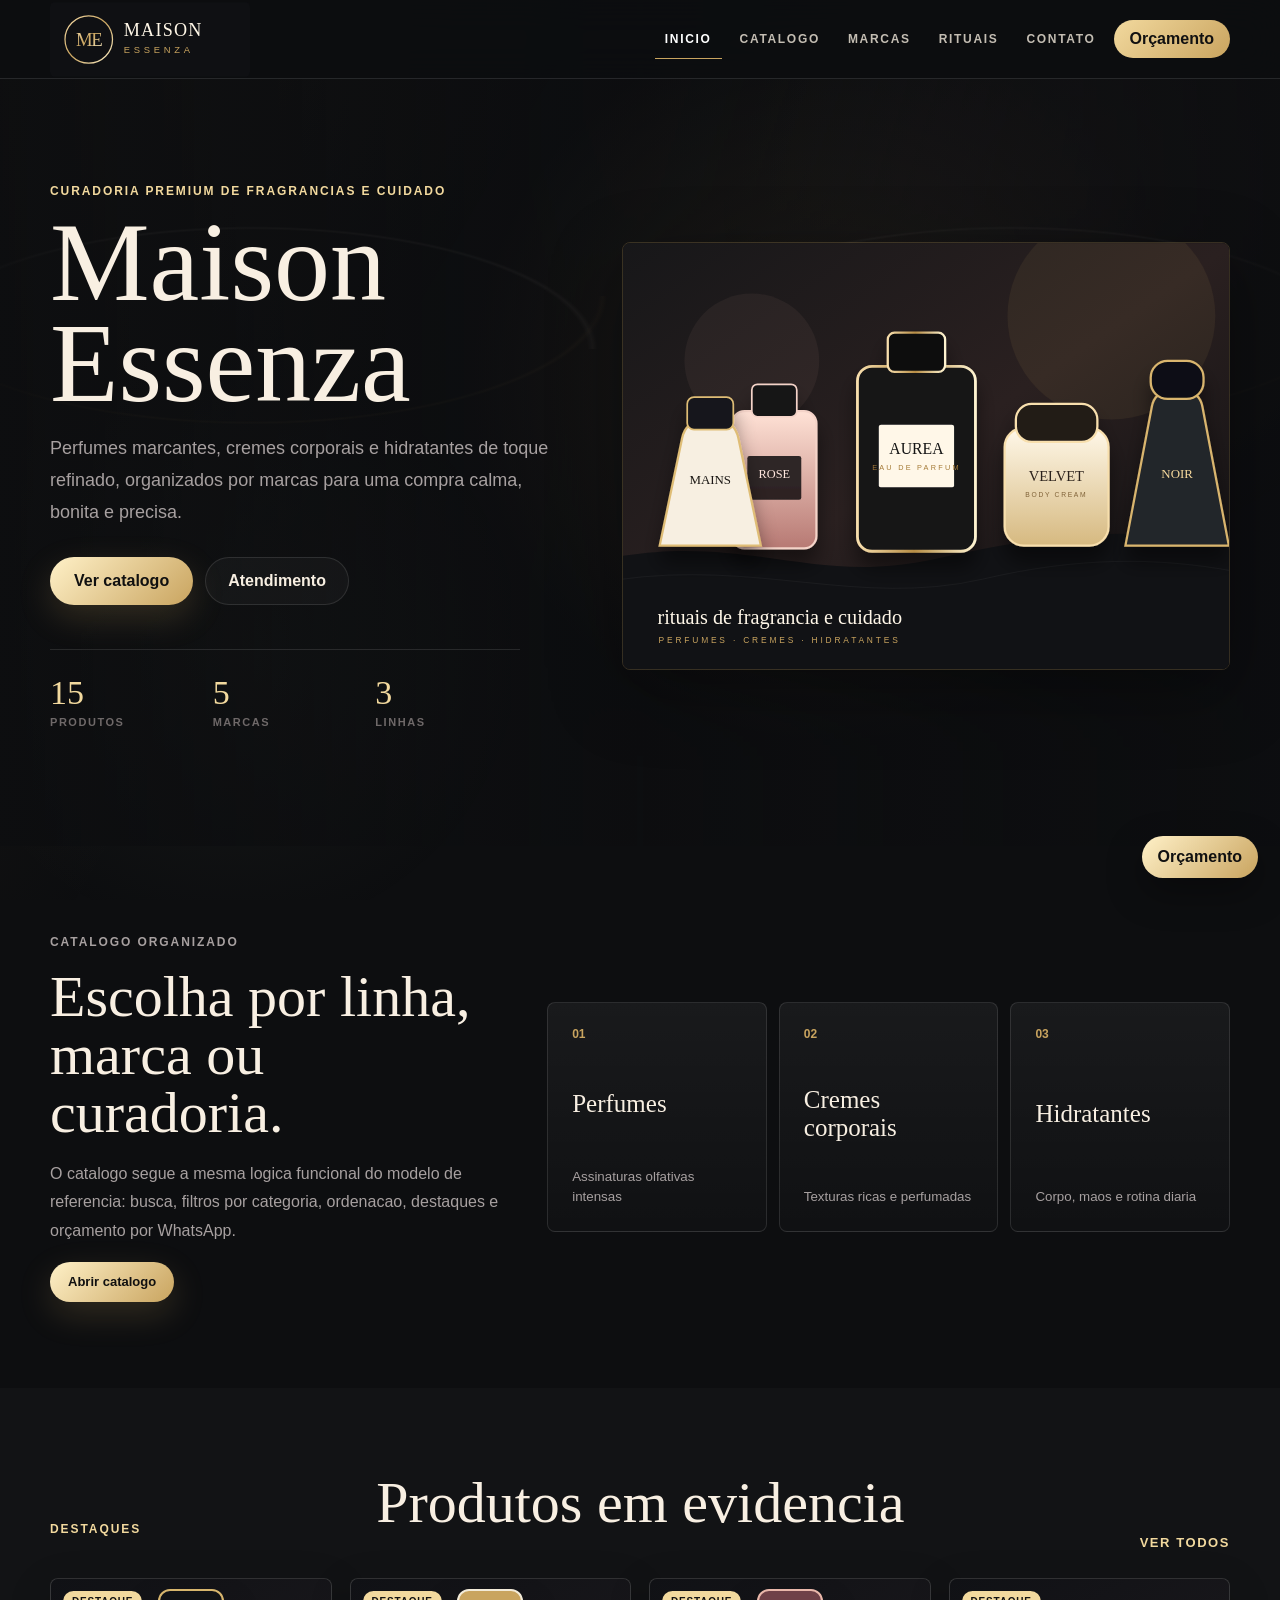
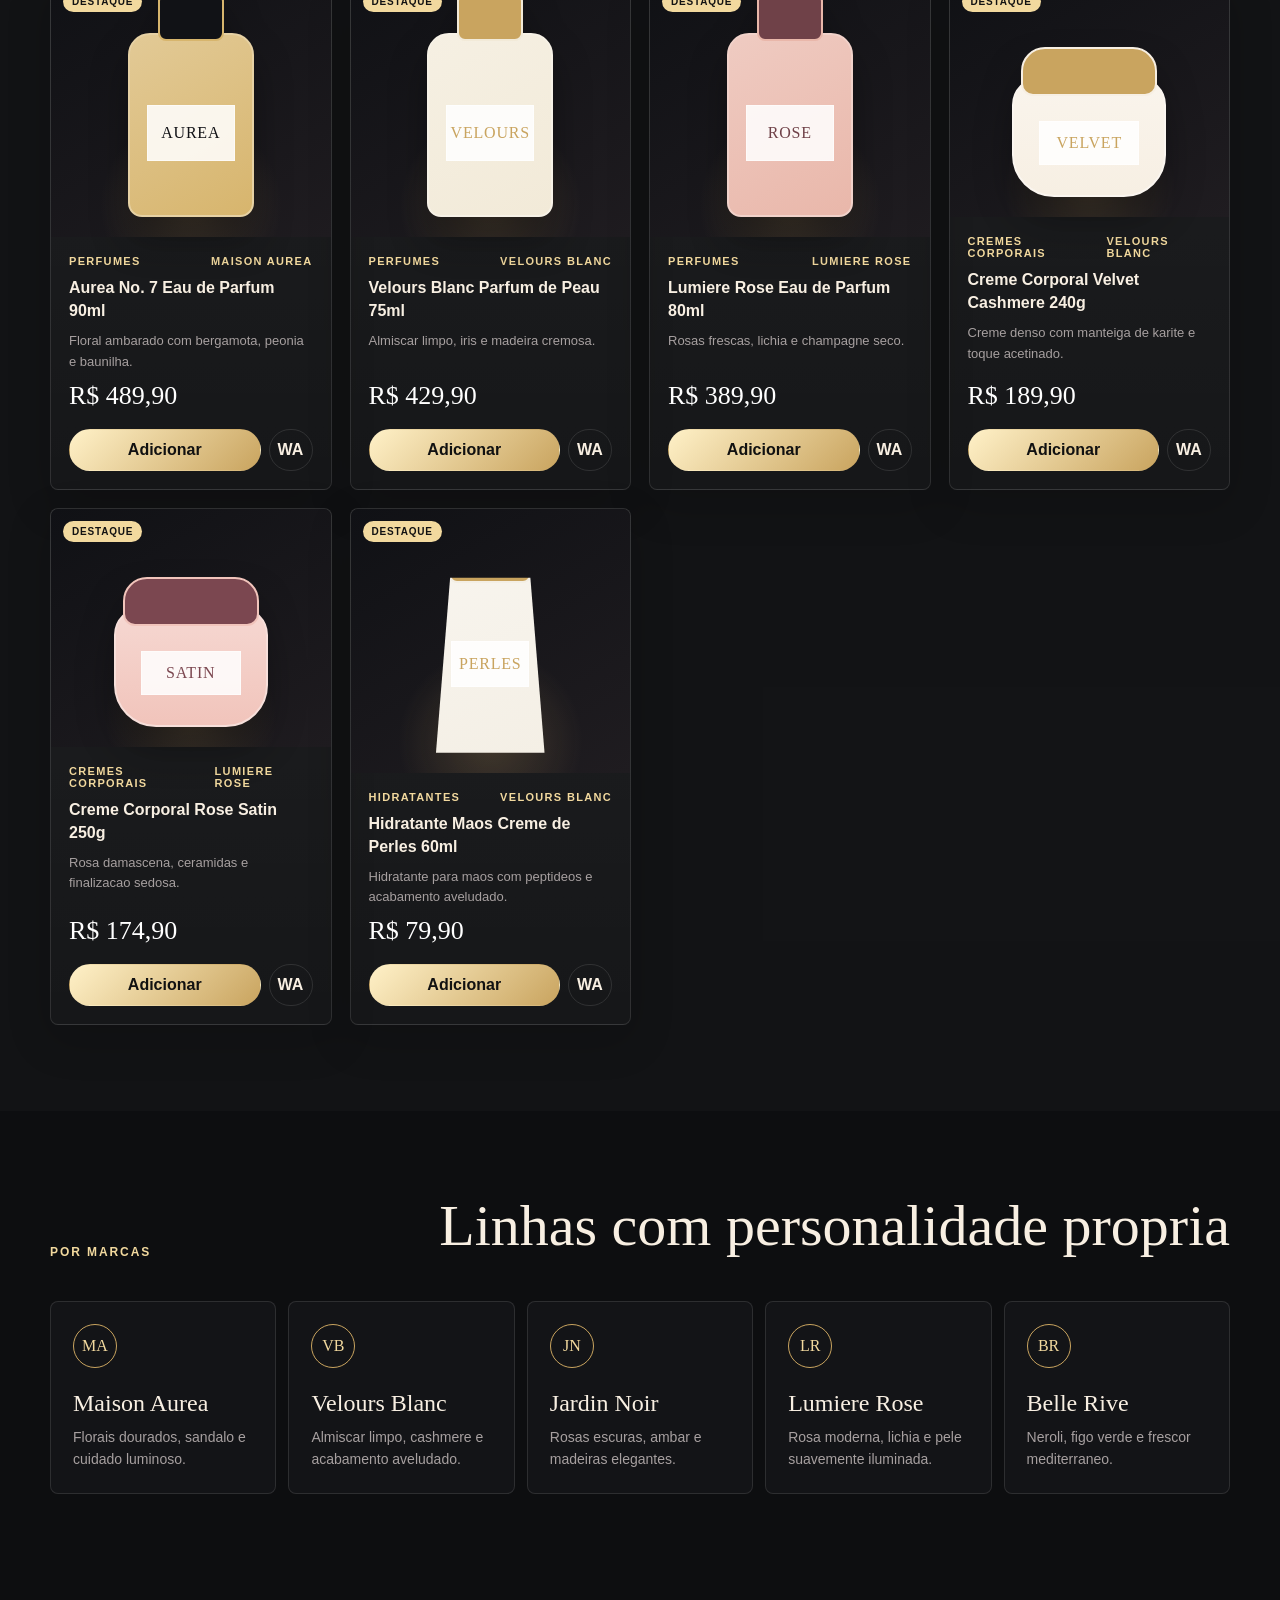
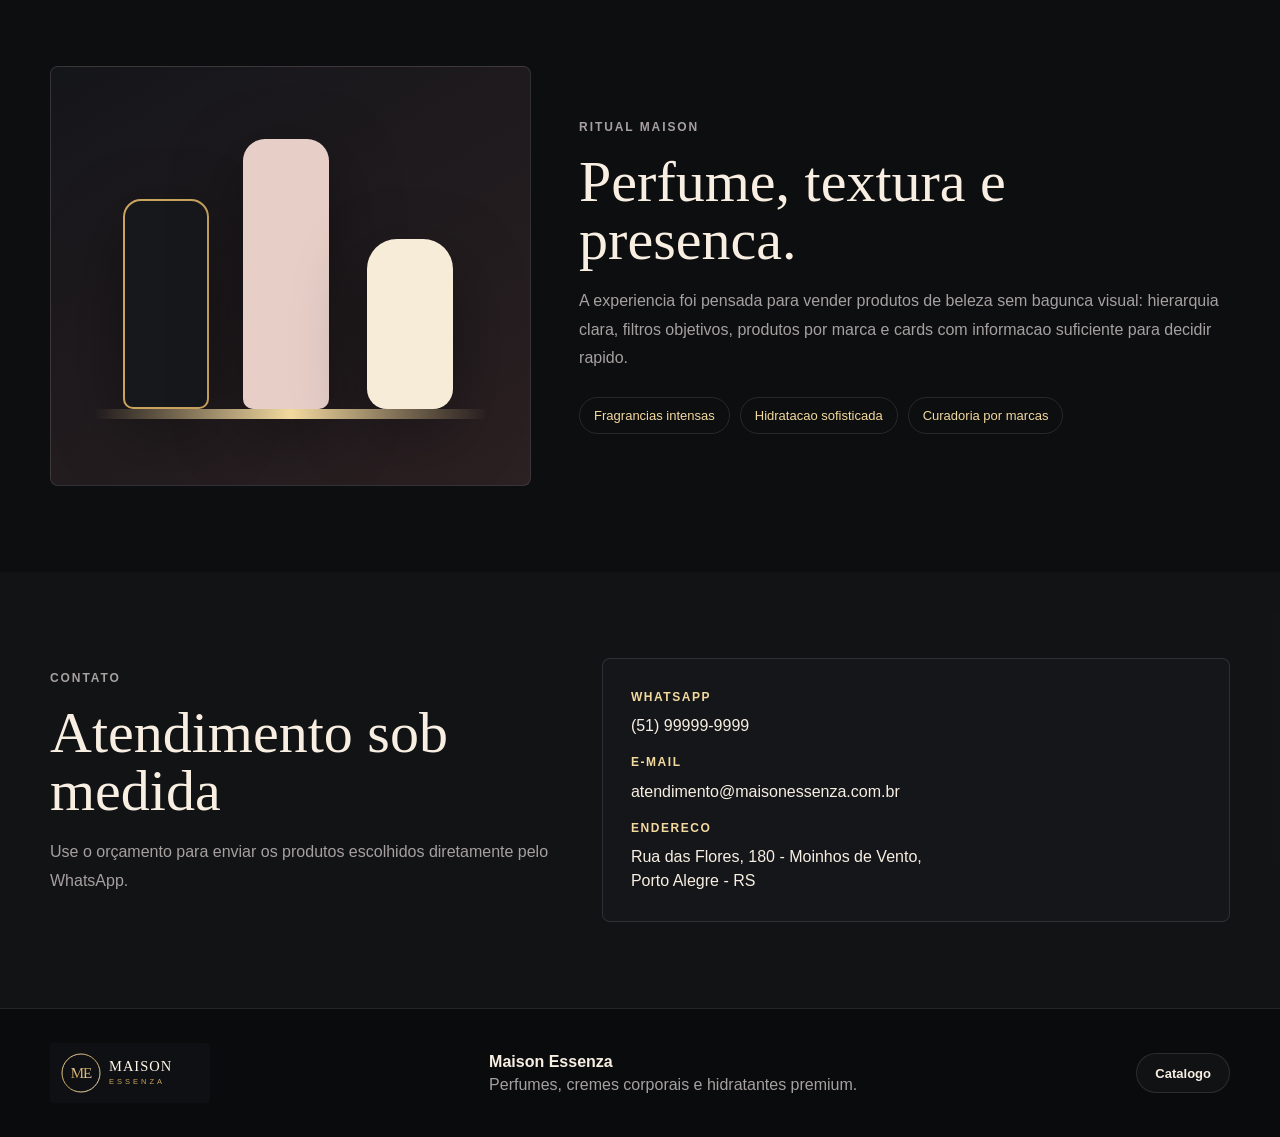
==== index.html @ d81d4e63 "update" ====
<!DOCTYPE html>
<html lang="pt-BR">
<head>
  <meta charset="UTF-8">
  <meta name="viewport" content="width=device-width, initial-scale=1.0">
  <title>Maison Essenza - Perfumes e Cuidados de Luxo</title>
  <meta name="description" content="Loja de perfumes, cremes corporais e hidratantes premium organizados por marcas.">
  <link rel="icon" href="assets/images/logo.svg" type="image/svg+xml">
  <link rel="stylesheet" href="css/style.css">
</head>
<body>
  <nav class="navbar" id="mainNavbar">
    <div class="container nav-inner">
      <a class="brand" href="index.html" aria-label="Maison Essenza">
        <img src="assets/images/logo.svg" alt="Maison Essenza">
      </a>
      <button class="menu-toggle" id="menuToggle" type="button" aria-label="Abrir menu">Menu</button>
      <div class="nav-menu" id="navMenu">
        <a class="nav-link active" href="index.html">Inicio</a>
        <a class="nav-link" href="catalogo.html">Catalogo</a>
        <a class="nav-link" href="#marcas">Marcas</a>
        <a class="nav-link" href="#rituais">Rituais</a>
        <a class="nav-link" href="#contato">Contato</a>
        <button class="cart-button" type="button" data-open-cart>
          Orçamento <span class="cart-count" id="cartCount">0</span>
        </button>
      </div>
    </div>
  </nav>

  <header class="hero-section" id="home">
    <div class="hero-backdrop"></div>
    <div class="container hero-grid">
      <div class="hero-copy">
        <p class="eyebrow">Curadoria premium de fragrancias e cuidado</p>
        <h1>Maison Essenza</h1>
        <p class="hero-sub">Perfumes marcantes, cremes corporais e hidratantes de toque refinado, organizados por marcas para uma compra calma, bonita e precisa.</p>
        <div class="hero-actions">
          <a class="btn-primary" href="catalogo.html">Ver catalogo</a>
          <a class="btn-secondary" id="heroWaBtn" href="#">Atendimento</a>
        </div>
        <div class="hero-stats" aria-label="Resumo da loja">
          <div><strong>15</strong><span>produtos</span></div>
          <div><strong>5</strong><span>marcas</span></div>
          <div><strong>3</strong><span>linhas</span></div>
        </div>
      </div>
      <div class="hero-media">
        <img src="assets/images/hero-luxury.svg" alt="Vitrine premium de perfumes e cremes">
      </div>
    </div>
  </header>

  <main>
    <section class="catalog-cta">
      <div class="container split-section">
        <div>
          <p class="section-kicker">Catalogo organizado</p>
          <h2>Escolha por linha, marca ou curadoria.</h2>
          <p>O catalogo segue a mesma logica funcional do modelo de referencia: busca, filtros por categoria, ordenacao, destaques e orçamento por WhatsApp.</p>
          <a class="btn-primary compact" href="catalogo.html">Abrir catalogo</a>
        </div>
        <div class="category-panel">
          <a href="catalogo.html?categoria=Perfumes" class="category-tile">
            <span>01</span><strong>Perfumes</strong><small>Assinaturas olfativas intensas</small>
          </a>
          <a href="catalogo.html?categoria=Cremes%20corporais" class="category-tile">
            <span>02</span><strong>Cremes corporais</strong><small>Texturas ricas e perfumadas</small>
          </a>
          <a href="catalogo.html?categoria=Hidratantes" class="category-tile">
            <span>03</span><strong>Hidratantes</strong><small>Corpo, maos e rotina diaria</small>
          </a>
        </div>
      </div>
    </section>

    <section class="featured-section" id="destaques">
      <div class="container">
        <div class="section-head">
          <p class="section-kicker">Destaques</p>
          <h2>Produtos em evidencia</h2>
          <a href="catalogo.html?filtro=destaques">Ver todos</a>
        </div>
        <div class="products-grid" id="featuredGrid"></div>
      </div>
    </section>

    <section class="brands-section" id="marcas">
      <div class="container">
        <div class="section-head">
          <p class="section-kicker">Por marcas</p>
          <h2>Linhas com personalidade propria</h2>
        </div>
        <div class="brands-grid">
          <article><span>MA</span><h3>Maison Aurea</h3><p>Florais dourados, sandalo e cuidado luminoso.</p></article>
          <article><span>VB</span><h3>Velours Blanc</h3><p>Almiscar limpo, cashmere e acabamento aveludado.</p></article>
          <article><span>JN</span><h3>Jardin Noir</h3><p>Rosas escuras, ambar e madeiras elegantes.</p></article>
          <article><span>LR</span><h3>Lumiere Rose</h3><p>Rosa moderna, lichia e pele suavemente iluminada.</p></article>
          <article><span>BR</span><h3>Belle Rive</h3><p>Neroli, figo verde e frescor mediterraneo.</p></article>
        </div>
      </div>
    </section>

    <section class="ritual-section" id="rituais">
      <div class="container ritual-grid">
        <div class="ritual-image" aria-hidden="true">
          <div class="shelf shelf-one"></div>
          <div class="shelf shelf-two"></div>
          <div class="shelf shelf-three"></div>
        </div>
        <div>
          <p class="section-kicker">Ritual Maison</p>
          <h2>Perfume, textura e presenca.</h2>
          <p>A experiencia foi pensada para vender produtos de beleza sem bagunca visual: hierarquia clara, filtros objetivos, produtos por marca e cards com informacao suficiente para decidir rapido.</p>
          <div class="ritual-list">
            <span>Fragrancias intensas</span>
            <span>Hidratacao sofisticada</span>
            <span>Curadoria por marcas</span>
          </div>
        </div>
      </div>
    </section>

    <section class="contact-section" id="contato">
      <div class="container contact-grid">
        <div>
          <p class="section-kicker">Contato</p>
          <h2>Atendimento sob medida</h2>
          <p>Use o orçamento para enviar os produtos escolhidos diretamente pelo WhatsApp.</p>
        </div>
        <div class="contact-card">
          <p><strong>WhatsApp</strong><a id="phoneLinkContact" href="#">(51) 99999-9999</a></p>
          <p><strong>E-mail</strong><a id="emailLinkContact" href="#">atendimento@maisonessenza.com.br</a></p>
          <p><strong>Endereco</strong><span id="addressContact">Rua das Flores, 180 - Porto Alegre</span></p>
        </div>
      </div>
    </section>
  </main>

  <footer class="footer">
    <div class="container footer-inner">
      <img src="assets/images/logo.svg" alt="Maison Essenza">
      <div>
        <strong>Maison Essenza</strong>
        <span>Perfumes, cremes corporais e hidratantes premium.</span>
      </div>
      <a class="btn-secondary compact" href="catalogo.html">Catalogo</a>
    </div>
  </footer>

  <button class="fab-cart" type="button" data-open-cart aria-label="Abrir orçamento">
    <span>Orçamento</span><b id="fabCartCount">0</b>
  </button>

  <dialog class="cart-modal" id="cartModal">
    <div class="modal-head">
      <h2>Meu orçamento</h2>
      <button type="button" data-close-cart aria-label="Fechar">x</button>
    </div>
    <div class="customer-form">
      <label>Seu nome<input id="customerName" type="text" placeholder="Nome completo"></label>
      <label>Observacoes<textarea id="customerObs" rows="2" placeholder="Preferencias, presente, duvidas..."></textarea></label>
    </div>
    <div id="cartItemsList" class="cart-items"></div>
    <div class="modal-foot">
      <button class="btn-secondary compact" type="button" id="clearCartBtn">Limpar</button>
      <div class="budget-total" id="budgetTotal">Total: <span>R$ 0,00</span></div>
    </div>
    <button class="btn-primary full" type="button" id="sendWaBtn">Enviar pelo WhatsApp</button>
  </dialog>

  <div id="toastContainer" class="toast-container"></div>

  <script src="js/config.js"></script>
  <script src="js/data.js"></script>
  <script src="js/app.js"></script>
</body>
</html>
---- css/style.css ----
:root {
  --bg: #0d0e10;
  --panel: #15161a;
  --surface: #1d1b1f;
  --soft: #f8efe2;
  --muted: #a7a0a0;
  --dim: #6f6969;
  --gold: #c9a45f;
  --gold-soft: #f2d99e;
  --rose: #d9a69f;
  --sage: #9ead88;
  --wine: #6f4148;
  --border: rgba(255,255,255,.11);
  --shadow: 0 22px 70px rgba(0,0,0,.38);
  --radius: 8px;
  --font-serif: Georgia, 'Times New Roman', serif;
  --font-sans: Arial, Helvetica, sans-serif;
}

* { box-sizing: border-box; }
html { scroll-behavior: smooth; scroll-padding-top: 88px; }
body {
  margin: 0;
  font-family: var(--font-sans);
  color: var(--soft);
  background: var(--bg);
  overflow-x: hidden;
}
body::before {
  content: "";
  position: fixed;
  inset: 0;
  pointer-events: none;
  background:
    linear-gradient(120deg, rgba(201,164,95,.07), transparent 34%),
    radial-gradient(circle at 84% 22%, rgba(217,166,159,.09), transparent 28%),
    radial-gradient(circle at 18% 72%, rgba(158,173,136,.07), transparent 24%);
  z-index: -1;
}
a { color: inherit; text-decoration: none; }
img { max-width: 100%; display: block; }
button, input, textarea, select { font: inherit; }
.container { width: min(1180px, calc(100% - 36px)); margin: 0 auto; }

.navbar {
  position: fixed;
  inset: 0 0 auto 0;
  z-index: 40;
  background: rgba(13,14,16,.84);
  border-bottom: 1px solid var(--border);
  backdrop-filter: blur(18px);
}
.navbar.scrolled { background: rgba(13,14,16,.97); box-shadow: 0 12px 50px rgba(0,0,0,.26); }
.nav-inner { min-height: 78px; display: flex; align-items: center; justify-content: space-between; gap: 20px; }
.brand img { width: 200px; height: 75px; object-fit: contain; }
.nav-menu { display: flex; align-items: center; gap: 8px; }
.nav-link {
  color: rgba(248,239,226,.78);
  font-size: 12px;
  font-weight: 700;
  letter-spacing: .14em;
  text-transform: uppercase;
  padding: 12px 10px;
  border-bottom: 1px solid transparent;
}
.nav-link:hover, .nav-link.active { color: #fff; border-color: var(--gold); }
.menu-toggle { display: none; }
.cart-button, .btn-primary, .btn-secondary, .view-btn, .filter-button {
  border: 0;
  cursor: pointer;
  border-radius: 999px;
  font-weight: 700;
}
.cart-button {
  display: inline-flex;
  align-items: center;
  gap: 9px;
  padding: 10px 16px;
  color: #111;
  background: linear-gradient(135deg, var(--gold-soft), var(--gold));
}
.cart-count, .fab-cart b {
  min-width: 22px;
  height: 22px;
  display: inline-flex;
  align-items: center;
  justify-content: center;
  border-radius: 999px;
  background: #111;
  color: var(--gold-soft);
  font-size: 12px;
}

.hero-section {
  position: relative;
  min-height: 94vh;
  padding: 130px 0 64px;
  display: flex;
  align-items: center;
  overflow: hidden;
}
.hero-backdrop {
  position: absolute;
  inset: 0;
  background:
    linear-gradient(90deg, rgba(13,14,16,.92), rgba(13,14,16,.5), rgba(13,14,16,.88)),
    radial-gradient(circle at 65% 45%, rgba(201,164,95,.18), transparent 38%);
}
.hero-backdrop::before,
.hero-backdrop::after {
  content: "";
  position: absolute;
  left: -10%;
  right: -10%;
  height: 46%;
  pointer-events: none;
  opacity: .28;
  background-repeat: repeat-x;
  background-size: 760px 180px;
  mask-image: linear-gradient(90deg, transparent, #000 18%, #000 82%, transparent);
}
.hero-backdrop::before {
  top: 20%;
  background-image:
    radial-gradient(70% 105% at 50% 100%, transparent 63%, rgba(248,239,226,.12) 64%, transparent 65%);
  animation: softWave 26s linear infinite;
}
.hero-backdrop::after {
  top: 35%;
  opacity: .2;
  background-image:
    radial-gradient(72% 110% at 50% 0%, transparent 63%, rgba(201,164,95,.14) 64%, transparent 65%);
  animation: softWaveReverse 34s linear infinite;
}
@keyframes softWave {
  from { transform: translateX(0); }
  to { transform: translateX(-380px); }
}
@keyframes softWaveReverse {
  from { transform: translateX(-380px); }
  to { transform: translateX(0); }
}
.hero-grid {
  position: relative;
  display: grid;
  grid-template-columns: .92fr 1.08fr;
  gap: 54px;
  align-items: center;
}
.eyebrow, .section-kicker {
  margin: 0 0 14px;
  color: var(--gold-soft);
  font-size: 12px;
  font-weight: 700;
  letter-spacing: .16em;
  text-transform: uppercase;
}
h1, h2, h3 { font-family: var(--font-serif); font-weight: 400; }
.hero-copy h1 {
  margin: 0;
  font-size: clamp(52px, 9vw, 112px);
  line-height: .9;
  letter-spacing: 0;
}
.hero-sub {
  max-width: 560px;
  color: var(--muted);
  font-size: 18px;
  line-height: 1.8;
}
.hero-actions { display: flex; gap: 12px; flex-wrap: wrap; margin-top: 28px; }
.btn-primary {
  display: inline-flex;
  justify-content: center;
  align-items: center;
  min-height: 48px;
  padding: 0 24px;
  color: #101010;
  background: linear-gradient(135deg, #fff1c8, var(--gold));
  box-shadow: 0 12px 34px rgba(201,164,95,.2);
}
.btn-primary:hover { transform: translateY(-2px); box-shadow: 0 18px 44px rgba(201,164,95,.28); }
.btn-secondary {
  display: inline-flex;
  justify-content: center;
  align-items: center;
  min-height: 48px;
  padding: 0 22px;
  color: var(--soft);
  border: 1px solid var(--border);
  background: rgba(255,255,255,.03);
}
.btn-secondary:hover { border-color: var(--gold); color: var(--gold-soft); }
.compact { min-height: 40px; padding: 0 18px; font-size: 13px; }
.full { width: 100%; }
.hero-stats {
  display: grid;
  grid-template-columns: repeat(3, minmax(0, 1fr));
  gap: 18px;
  max-width: 470px;
  margin-top: 44px;
  padding-top: 24px;
  border-top: 1px solid var(--border);
}
.hero-stats div, .cat-stats div {
  display: grid;
  gap: 4px;
}
.hero-stats strong, .cat-stats strong {
  font-family: var(--font-serif);
  color: var(--gold-soft);
  font-size: 34px;
  font-weight: 400;
}
.hero-stats span, .cat-stats span {
  color: var(--dim);
  font-size: 11px;
  font-weight: 700;
  letter-spacing: .14em;
  text-transform: uppercase;
}
.hero-media {
  position: relative;
  border: 1px solid rgba(201,164,95,.22);
  border-radius: var(--radius);
  overflow: hidden;
  box-shadow: var(--shadow);
}
.hero-media img { width: 100%; aspect-ratio: 1.42; object-fit: cover; }

section { padding: 86px 0; }
.split-section {
  display: grid;
  grid-template-columns: .8fr 1.2fr;
  gap: 42px;
  align-items: center;
}
.split-section h2, .section-head h2, .ritual-grid h2, .contact-grid h2 {
  margin: 0 0 18px;
  font-size: clamp(34px, 5vw, 58px);
  line-height: 1;
}
.split-section p, .ritual-grid p, .contact-grid p { color: var(--muted); line-height: 1.8; }
.category-panel {
  display: grid;
  grid-template-columns: repeat(3, 1fr);
  gap: 12px;
}
.category-tile {
  min-height: 230px;
  display: flex;
  flex-direction: column;
  justify-content: space-between;
  padding: 24px;
  border: 1px solid var(--border);
  background: linear-gradient(180deg, rgba(255,255,255,.05), rgba(255,255,255,.015));
  border-radius: var(--radius);
}
.category-tile:hover { border-color: rgba(201,164,95,.55); transform: translateY(-4px); }
.category-tile span { color: var(--gold); font-size: 12px; font-weight: 800; }
.category-tile strong { font-family: var(--font-serif); font-size: 25px; font-weight: 400; }
.category-tile small { color: var(--muted); line-height: 1.5; }

.featured-section, .contact-section { background: rgba(255,255,255,.025); }
.section-head {
  display: flex;
  justify-content: space-between;
  align-items: end;
  gap: 18px;
  margin-bottom: 28px;
}
.section-head a { color: var(--gold-soft); font-size: 13px; font-weight: 700; text-transform: uppercase; letter-spacing: .12em; }
.products-grid {
  display: grid;
  grid-template-columns: repeat(auto-fill, minmax(230px, 1fr));
  gap: 18px;
}
.product-card {
  display: flex;
  flex-direction: column;
  min-height: 100%;
  overflow: hidden;
  position: relative;
  border: 1px solid var(--border);
  border-radius: var(--radius);
  background: linear-gradient(180deg, rgba(255,255,255,.052), rgba(255,255,255,.018));
  box-shadow: 0 14px 44px rgba(0,0,0,.18);
}
.product-card:hover { border-color: rgba(201,164,95,.55); transform: translateY(-5px); }
.product-badges {
  position: absolute;
  top: 12px;
  left: 12px;
  right: 12px;
  z-index: 2;
  display: flex;
  flex-wrap: wrap;
  gap: 6px;
}
.product-badges span {
  padding: 5px 9px;
  border-radius: 999px;
  color: #121212;
  background: var(--gold-soft);
  font-size: 10px;
  font-weight: 800;
  letter-spacing: .08em;
  text-transform: uppercase;
}
.product-art-wrap {
  min-height: 238px;
  display: grid;
  place-items: end center;
  padding: 54px 18px 20px;
  background:
    radial-gradient(circle at 50% 88%, rgba(201,164,95,.22), transparent 34%),
    linear-gradient(150deg, #101115, #1f1c20);
}
.product-art {
  --product: var(--gold);
  --accent: #111;
  width: 138px;
  height: 172px;
  position: relative;
  filter: drop-shadow(0 22px 18px rgba(0,0,0,.32));
}
.product-art::before, .product-art::after { content: ""; position: absolute; left: 50%; transform: translateX(-50%); }
.product-art::before { background: var(--accent); border: 2px solid var(--product); }
.product-art::after {
  display: grid;
  place-items: center;
  color: var(--accent);
  background: rgba(255,255,255,.86);
  border: 1px solid rgba(255,255,255,.48);
  font-family: var(--font-serif);
  font-size: 16px;
  letter-spacing: .05em;
  text-align: center;
}
.product-art[data-type="perfume"] {
  width: 126px;
  height: 184px;
  border-radius: 22px 22px 14px 14px;
  background: linear-gradient(150deg, color-mix(in srgb, var(--product), white 28%), var(--product));
  border: 2px solid color-mix(in srgb, var(--product), white 38%);
}
.product-art[data-type="perfume"]::before { top: -46px; width: 62px; height: 48px; border-radius: 12px 12px 8px 8px; }
.product-art[data-type="perfume"]::after { content: attr(data-label); top: 70px; width: 86px; height: 54px; }
.product-art[data-type="pote"] {
  width: 154px;
  height: 120px;
  border-radius: 28px 28px 42px 42px;
  background: linear-gradient(180deg, color-mix(in srgb, var(--product), white 34%), var(--product));
  border: 2px solid color-mix(in srgb, var(--product), white 45%);
}
.product-art[data-type="pote"]::before { top: -32px; width: 132px; height: 45px; border-radius: 24px 24px 12px 12px; }
.product-art[data-type="pote"]::after { content: attr(data-label); top: 42px; width: 98px; height: 42px; }
.product-art[data-type="tubo"] {
  width: 118px;
  height: 190px;
  clip-path: polygon(16% 8%, 84% 8%, 96% 100%, 4% 100%);
  background: linear-gradient(160deg, color-mix(in srgb, var(--product), white 35%), var(--product));
  border: 0;
}
.product-art[data-type="tubo"]::before { top: -18px; width: 78px; height: 34px; border-radius: 16px 16px 8px 8px; }
.product-art[data-type="tubo"]::after { content: attr(data-label); top: 78px; width: 76px; height: 44px; }
.product-art[data-type="pump"] {
  width: 118px;
  height: 184px;
  border-radius: 16px 16px 26px 26px;
  background: linear-gradient(160deg, color-mix(in srgb, var(--product), white 32%), var(--product));
  border: 2px solid color-mix(in srgb, var(--product), white 42%);
}
.product-art[data-type="pump"]::before { top: -52px; width: 82px; height: 54px; border-radius: 12px 12px 8px 8px; }
.product-art[data-type="pump"]::after { content: attr(data-label); top: 76px; width: 78px; height: 48px; }
.product-body {
  display: flex;
  flex-direction: column;
  gap: 9px;
  padding: 18px;
  flex: 1;
}
.product-meta {
  display: flex;
  justify-content: space-between;
  gap: 10px;
  color: var(--gold-soft);
  font-size: 11px;
  font-weight: 800;
  letter-spacing: .12em;
  text-transform: uppercase;
}
.product-name { min-height: 46px; font-size: 16px; font-weight: 700; line-height: 1.45; }
.product-note { color: var(--muted); font-size: 13px; line-height: 1.55; flex: 1; }
.product-price {
  font-family: var(--font-serif);
  color: #fff;
  font-size: 26px;
}
.product-actions {
  display: grid;
  grid-template-columns: 1fr 44px;
  gap: 8px;
  padding: 0 18px 18px;
}
.btn-add-cart, .btn-wa-quick {
  min-height: 42px;
  border-radius: 999px;
  border: 1px solid transparent;
  cursor: pointer;
  font-weight: 800;
}
.btn-add-cart { color: #111; background: linear-gradient(135deg, #fff1c8, var(--gold)); }
.btn-wa-quick { color: var(--soft); background: transparent; border-color: var(--border); }
.btn-wa-quick:hover { border-color: var(--sage); color: var(--sage); }

.brands-grid {
  display: grid;
  grid-template-columns: repeat(5, 1fr);
  gap: 12px;
}
.brands-grid article {
  min-height: 190px;
  padding: 22px;
  border: 1px solid var(--border);
  border-radius: var(--radius);
  background: #131417;
}
.brands-grid span {
  width: 44px;
  height: 44px;
  display: grid;
  place-items: center;
  border-radius: 50%;
  border: 1px solid var(--gold);
  color: var(--gold-soft);
  font-family: var(--font-serif);
}
.brands-grid h3 { margin: 22px 0 10px; font-size: 24px; }
.brands-grid p { margin: 0; color: var(--muted); line-height: 1.55; font-size: 14px; }

.ritual-grid {
  display: grid;
  grid-template-columns: .85fr 1.15fr;
  gap: 48px;
  align-items: center;
}
.ritual-image {
  min-height: 420px;
  position: relative;
  border: 1px solid var(--border);
  border-radius: var(--radius);
  overflow: hidden;
  background: linear-gradient(150deg, #15161a, #2b2022);
}
.shelf {
  position: absolute;
  bottom: 76px;
  width: 86px;
  background: var(--gold);
  box-shadow: var(--shadow);
}
.shelf-one { left: 15%; height: 210px; border-radius: 18px 18px 10px 10px; background: #17181c; border: 2px solid var(--gold); }
.shelf-two { left: 40%; height: 270px; border-radius: 22px 22px 10px 10px; background: #e7cfc8; }
.shelf-three { right: 16%; height: 170px; border-radius: 30px 30px 20px 20px; background: #f6ecd8; }
.ritual-image::after {
  content: "";
  position: absolute;
  left: 9%;
  right: 9%;
  bottom: 66px;
  height: 10px;
  border-radius: 999px;
  background: linear-gradient(90deg, transparent, var(--gold-soft), transparent);
}
.ritual-list { display: flex; flex-wrap: wrap; gap: 10px; margin-top: 24px; }
.ritual-list span {
  padding: 10px 14px;
  border: 1px solid var(--border);
  border-radius: 999px;
  color: var(--gold-soft);
  font-size: 13px;
}

.contact-grid {
  display: grid;
  grid-template-columns: .9fr 1.1fr;
  gap: 38px;
  align-items: center;
}
.contact-card {
  display: grid;
  gap: 14px;
  padding: 28px;
  border: 1px solid var(--border);
  border-radius: var(--radius);
  background: var(--panel);
}
.contact-card p { margin: 0; display: grid; gap: 6px; }
.contact-card strong { color: var(--gold-soft); font-size: 12px; text-transform: uppercase; letter-spacing: .13em; }
.contact-card a, .contact-card span { color: var(--soft); line-height: 1.5; }

.footer {
  padding: 34px 0;
  border-top: 1px solid var(--border);
  background: #0a0b0d;
}
.footer-inner { display: flex; align-items: center; justify-content: space-between; gap: 18px; }
.footer img { width: 160px; }
.footer-inner div { display: grid; gap: 5px; color: var(--muted); }
.footer-inner strong { color: var(--soft); }

.fab-cart {
  position: fixed;
  right: 22px;
  bottom: 22px;
  z-index: 35;
  display: inline-flex;
  align-items: center;
  gap: 9px;
  padding: 12px 16px;
  border: 0;
  border-radius: 999px;
  color: #101010;
  background: linear-gradient(135deg, #fff1c8, var(--gold));
  box-shadow: 0 14px 36px rgba(0,0,0,.34);
  cursor: pointer;
  font-weight: 800;
}
.cart-modal {
  width: min(720px, calc(100% - 28px));
  border: 1px solid var(--border);
  border-radius: var(--radius);
  color: var(--soft);
  background: #111215;
  box-shadow: var(--shadow);
  padding: 0;
}
.cart-modal::backdrop { background: rgba(0,0,0,.72); backdrop-filter: blur(4px); }
.modal-head, .modal-foot {
  display: flex;
  justify-content: space-between;
  gap: 16px;
  align-items: center;
  padding: 20px;
  border-bottom: 1px solid var(--border);
}
.modal-foot { border-top: 1px solid var(--border); border-bottom: 0; }
.modal-head h2 { margin: 0; font-size: 30px; }
.modal-head button {
  width: 36px;
  height: 36px;
  border-radius: 50%;
  border: 1px solid var(--border);
  color: var(--soft);
  background: transparent;
  cursor: pointer;
}
.customer-form {
  display: grid;
  grid-template-columns: repeat(2, minmax(0, 1fr));
  gap: 12px;
  padding: 20px;
}
.customer-form label { display: grid; gap: 8px; color: var(--muted); font-size: 13px; font-weight: 700; }
.customer-form input, .customer-form textarea, select, .search-field input {
  width: 100%;
  min-height: 56px;
  border: 1px solid var(--border);
  border-radius: var(--radius);
  color: var(--soft);
  background: #191a1e;
  padding: 12px 13px;
  outline: none;
}
.customer-form textarea {
  height: 56px;
  resize: vertical;
}
.customer-form input:focus, .customer-form textarea:focus, select:focus, .search-field input:focus { border-color: var(--gold); }
.cart-items { display: grid; gap: 1px; padding: 0 20px 10px; max-height: 340px; overflow: auto; }
.empty-cart { color: var(--muted); text-align: center; padding: 38px 0; }
.cart-item {
  display: grid;
  grid-template-columns: 68px 1fr auto auto;
  gap: 12px;
  align-items: center;
  padding: 14px 0;
  border-bottom: 1px solid var(--border);
}
.cart-thumb {
  width: 64px;
  height: 64px;
  display: grid;
  place-items: center;
  border-radius: var(--radius);
  background: #191a1e;
  border: 1px solid rgba(255,255,255,.08);
  overflow: hidden;
}
.cart-image-placeholder {
  width: 46px;
  height: 46px;
  border-radius: 6px;
  background:
    linear-gradient(135deg, rgba(255,255,255,.06), rgba(255,255,255,.015));
  border: 1px solid rgba(255,255,255,.08);
}
.cart-name { display: grid; gap: 4px; font-weight: 700; }
.cart-name small { color: var(--muted); font-weight: 400; }
.qty-control { display: flex; align-items: center; gap: 7px; }
.qty-control button, .remove-cart {
  width: 30px;
  height: 30px;
  border: 1px solid var(--border);
  border-radius: 50%;
  color: var(--soft);
  background: transparent;
  cursor: pointer;
}
.cart-price, .budget-total span { color: var(--gold-soft); font-weight: 800; }
.cart-modal > .btn-primary { margin: 0 20px 20px; width: calc(100% - 40px); }
.toast-container {
  position: fixed;
  top: 96px;
  right: 22px;
  z-index: 60;
  display: grid;
  gap: 10px;
}
.toast {
  padding: 12px 15px;
  border: 1px solid rgba(201,164,95,.38);
  border-radius: var(--radius);
  color: var(--soft);
  background: #17181c;
  box-shadow: var(--shadow);
}

@media (max-width: 980px) {
  .menu-toggle {
    display: inline-flex;
    align-items: center;
    justify-content: center;
    min-height: 40px;
    padding: 0 14px;
    border: 1px solid var(--border);
    border-radius: 999px;
    color: var(--soft);
    background: transparent;
  }
  .nav-menu {
    position: absolute;
    left: 18px;
    right: 18px;
    top: 86px;
    display: none;
    flex-direction: column;
    align-items: stretch;
    padding: 16px;
    border: 1px solid var(--border);
    border-radius: var(--radius);
    background: #111215;
  }
  .nav-menu.open { display: flex; }
  .hero-grid, .split-section, .ritual-grid, .contact-grid { grid-template-columns: 1fr; }
  .hero-section { padding-top: 110px; }
  .hero-media { order: -1; }
  .category-panel, .brands-grid { grid-template-columns: repeat(2, 1fr); }
  .brands-grid article:last-child { grid-column: span 2; }
}

@media (max-width: 620px) {
  .container { width: min(100% - 24px, 1180px); }
  .brand img { width: 168px; }
  .hero-copy h1 { font-size: 52px; }
  .hero-sub { font-size: 16px; }
  .hero-stats, .category-panel, .brands-grid, .customer-form, .cart-item { grid-template-columns: 1fr; }
  .category-tile { min-height: 160px; }
  .products-grid { grid-template-columns: 1fr; }
  .section-head { align-items: start; flex-direction: column; }
  .footer-inner { align-items: start; flex-direction: column; }
  .fab-cart span { display: none; }
  .cart-item { position: relative; }
  .remove-cart { position: absolute; right: 0; top: 14px; }
}
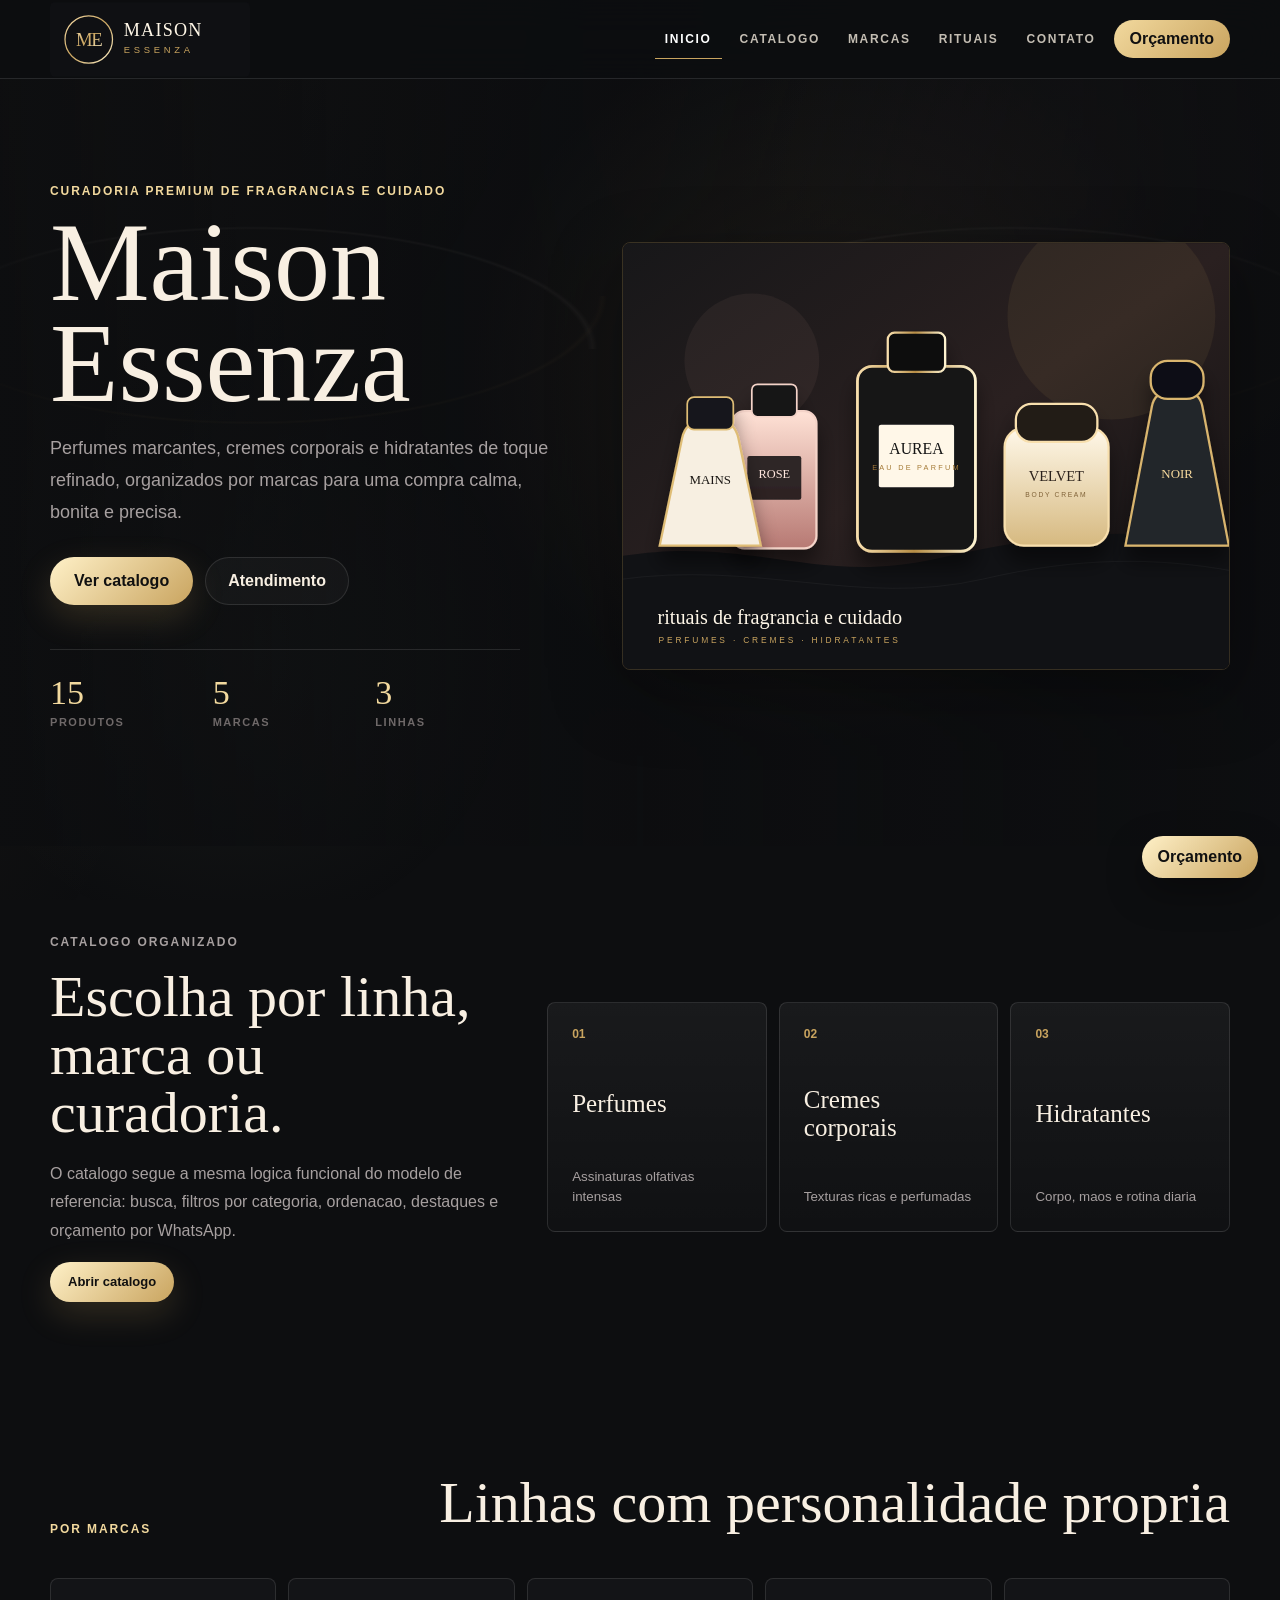
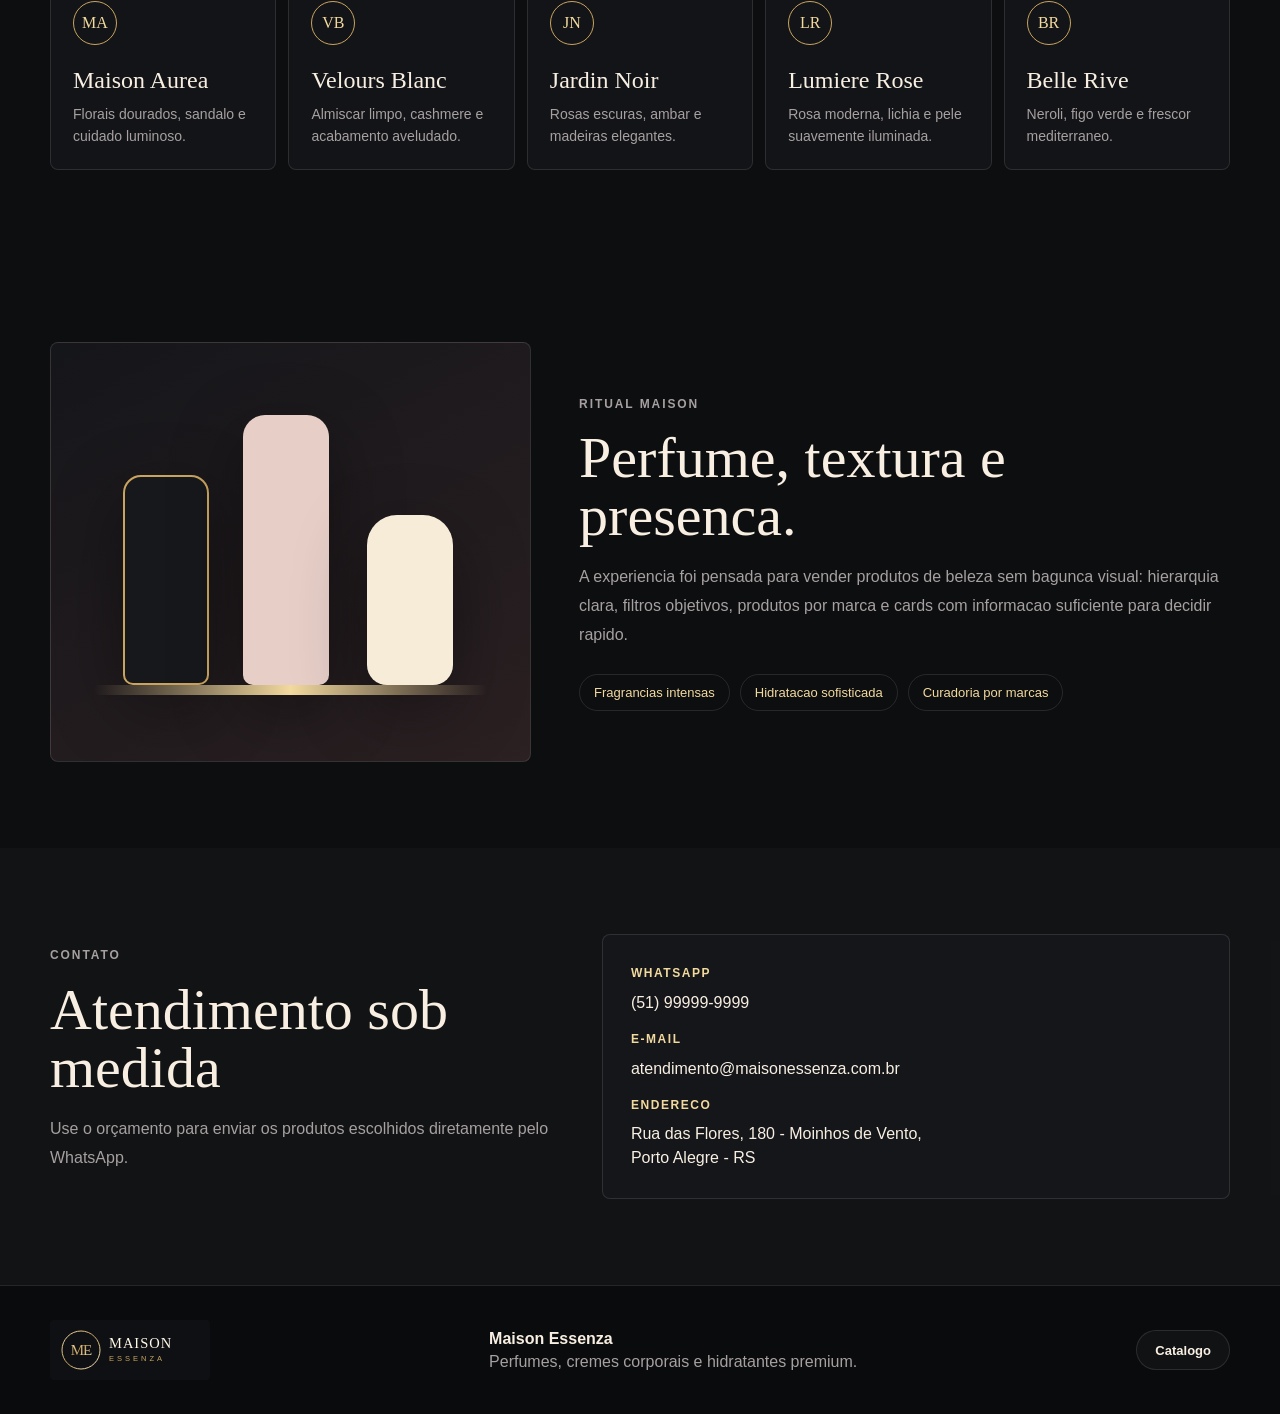
==== commit 8265a747: "update" ====
--- a/index.html
+++ b/index.html
@@ -71,17 +71,6 @@
             <span>03</span><strong>Hidratantes</strong><small>Corpo, maos e rotina diaria</small>
           </a>
         </div>
-      </div>
-    </section>
-
-    <section class="featured-section" id="destaques">
-      <div class="container">
-        <div class="section-head">
-          <p class="section-kicker">Destaques</p>
-          <h2>Produtos em evidencia</h2>
-          <a href="catalogo.html?filtro=destaques">Ver todos</a>
-        </div>
-        <div class="products-grid" id="featuredGrid"></div>
       </div>
     </section>
 
--- a/css/style.css
+++ b/css/style.css
@@ -261,7 +261,7 @@
 .category-tile strong { font-family: var(--font-serif); font-size: 25px; font-weight: 400; }
 .category-tile small { color: var(--muted); line-height: 1.5; }
 
-.featured-section, .contact-section { background: rgba(255,255,255,.025); }
+.contact-section { background: rgba(255,255,255,.025); }
 .section-head {
   display: flex;
   justify-content: space-between;
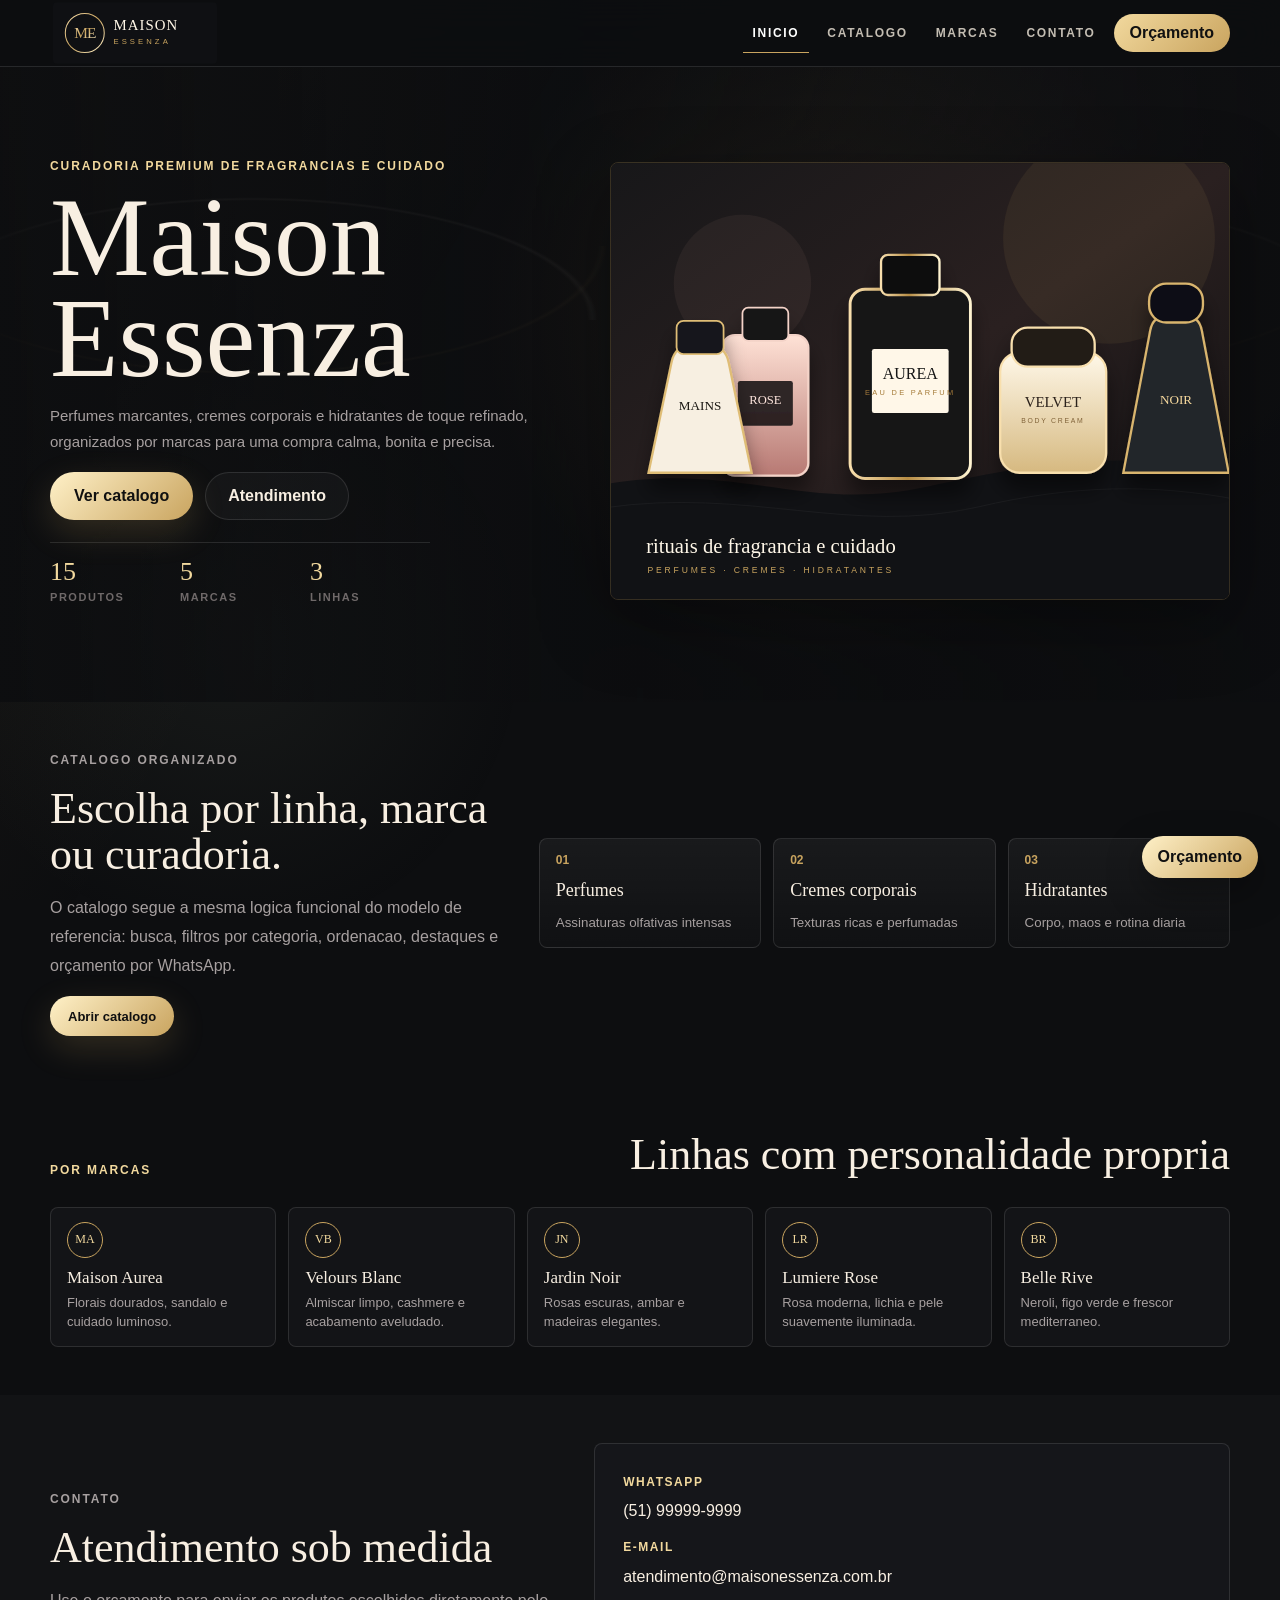
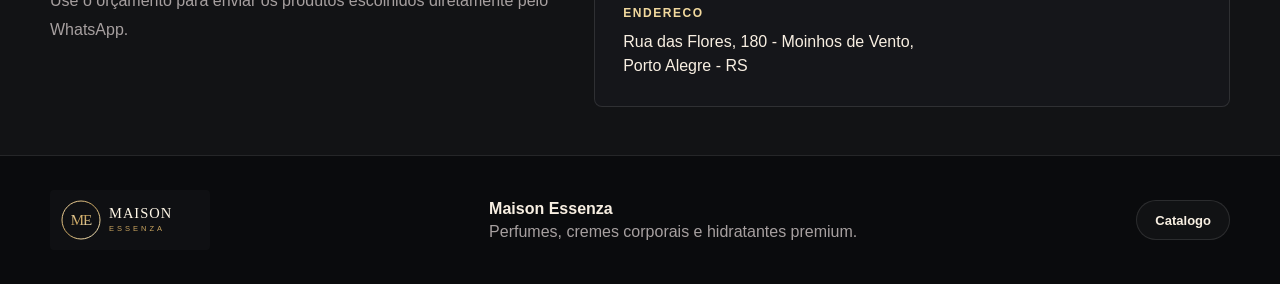
==== commit 543bdcc2: "update" ====
--- a/index.html
+++ b/index.html
@@ -19,7 +19,6 @@
         <a class="nav-link active" href="index.html">Inicio</a>
         <a class="nav-link" href="catalogo.html">Catalogo</a>
         <a class="nav-link" href="#marcas">Marcas</a>
-        <a class="nav-link" href="#rituais">Rituais</a>
         <a class="nav-link" href="#contato">Contato</a>
         <button class="cart-button" type="button" data-open-cart>
           Orçamento <span class="cart-count" id="cartCount">0</span>
@@ -90,26 +89,6 @@
       </div>
     </section>
 
-    <section class="ritual-section" id="rituais">
-      <div class="container ritual-grid">
-        <div class="ritual-image" aria-hidden="true">
-          <div class="shelf shelf-one"></div>
-          <div class="shelf shelf-two"></div>
-          <div class="shelf shelf-three"></div>
-        </div>
-        <div>
-          <p class="section-kicker">Ritual Maison</p>
-          <h2>Perfume, textura e presenca.</h2>
-          <p>A experiencia foi pensada para vender produtos de beleza sem bagunca visual: hierarquia clara, filtros objetivos, produtos por marca e cards com informacao suficiente para decidir rapido.</p>
-          <div class="ritual-list">
-            <span>Fragrancias intensas</span>
-            <span>Hidratacao sofisticada</span>
-            <span>Curadoria por marcas</span>
-          </div>
-        </div>
-      </div>
-    </section>
-
     <section class="contact-section" id="contato">
       <div class="container contact-grid">
         <div>
--- a/css/style.css
+++ b/css/style.css
@@ -51,8 +51,8 @@
   backdrop-filter: blur(18px);
 }
 .navbar.scrolled { background: rgba(13,14,16,.97); box-shadow: 0 12px 50px rgba(0,0,0,.26); }
-.nav-inner { min-height: 78px; display: flex; align-items: center; justify-content: space-between; gap: 20px; }
-.brand img { width: 200px; height: 75px; object-fit: contain; }
+.nav-inner { min-height: 66px; display: flex; align-items: center; justify-content: space-between; gap: 20px; }
+.brand img { width: 170px; height: 62px; object-fit: contain; }
 .nav-menu { display: flex; align-items: center; gap: 8px; }
 .nav-link {
   color: rgba(248,239,226,.78);
@@ -93,8 +93,8 @@
 
 .hero-section {
   position: relative;
-  min-height: 94vh;
-  padding: 130px 0 64px;
+  min-height: 78vh;
+  padding: 96px 0 36px;
   display: flex;
   align-items: center;
   overflow: hidden;
@@ -144,7 +144,7 @@
   position: relative;
   display: grid;
   grid-template-columns: .92fr 1.08fr;
-  gap: 54px;
+  gap: 32px;
   align-items: center;
 }
 .eyebrow, .section-kicker {
@@ -163,12 +163,12 @@
   letter-spacing: 0;
 }
 .hero-sub {
-  max-width: 560px;
+  max-width: 520px;
   color: var(--muted);
-  font-size: 18px;
-  line-height: 1.8;
-}
-.hero-actions { display: flex; gap: 12px; flex-wrap: wrap; margin-top: 28px; }
+  font-size: 15px;
+  line-height: 1.7;
+}
+.hero-actions { display: flex; gap: 12px; flex-wrap: wrap; margin-top: 18px; }
 .btn-primary {
   display: inline-flex;
   justify-content: center;
@@ -196,10 +196,10 @@
 .hero-stats {
   display: grid;
   grid-template-columns: repeat(3, minmax(0, 1fr));
-  gap: 18px;
-  max-width: 470px;
-  margin-top: 44px;
-  padding-top: 24px;
+  gap: 10px;
+  max-width: 380px;
+  margin-top: 22px;
+  padding-top: 14px;
   border-top: 1px solid var(--border);
 }
 .hero-stats div, .cat-stats div {
@@ -209,7 +209,7 @@
 .hero-stats strong, .cat-stats strong {
   font-family: var(--font-serif);
   color: var(--gold-soft);
-  font-size: 34px;
+  font-size: 26px;
   font-weight: 400;
 }
 .hero-stats span, .cat-stats span {
@@ -228,17 +228,17 @@
 }
 .hero-media img { width: 100%; aspect-ratio: 1.42; object-fit: cover; }
 
-section { padding: 86px 0; }
+section { padding: 48px 0; }
 .split-section {
   display: grid;
   grid-template-columns: .8fr 1.2fr;
-  gap: 42px;
+  gap: 28px;
   align-items: center;
 }
 .split-section h2, .section-head h2, .ritual-grid h2, .contact-grid h2 {
-  margin: 0 0 18px;
-  font-size: clamp(34px, 5vw, 58px);
-  line-height: 1;
+  margin: 0 0 12px;
+  font-size: clamp(24px, 4vw, 44px);
+  line-height: 1.05;
 }
 .split-section p, .ritual-grid p, .contact-grid p { color: var(--muted); line-height: 1.8; }
 .category-panel {
@@ -247,18 +247,18 @@
   gap: 12px;
 }
 .category-tile {
-  min-height: 230px;
+  min-height: 110px;
   display: flex;
   flex-direction: column;
   justify-content: space-between;
-  padding: 24px;
+  padding: 14px 16px;
   border: 1px solid var(--border);
   background: linear-gradient(180deg, rgba(255,255,255,.05), rgba(255,255,255,.015));
   border-radius: var(--radius);
 }
 .category-tile:hover { border-color: rgba(201,164,95,.55); transform: translateY(-4px); }
 .category-tile span { color: var(--gold); font-size: 12px; font-weight: 800; }
-.category-tile strong { font-family: var(--font-serif); font-size: 25px; font-weight: 400; }
+.category-tile strong { font-family: var(--font-serif); font-size: 18px; font-weight: 400; }
 .category-tile small { color: var(--muted); line-height: 1.5; }
 
 .contact-section { background: rgba(255,255,255,.025); }
@@ -267,7 +267,7 @@
   justify-content: space-between;
   align-items: end;
   gap: 18px;
-  margin-bottom: 28px;
+  margin-bottom: 16px;
 }
 .section-head a { color: var(--gold-soft); font-size: 13px; font-weight: 700; text-transform: uppercase; letter-spacing: .12em; }
 .products-grid {
@@ -308,13 +308,31 @@
   text-transform: uppercase;
 }
 .product-art-wrap {
-  min-height: 238px;
+  height: 220px;
   display: grid;
   place-items: end center;
-  padding: 54px 18px 20px;
+  padding: 36px 18px 16px;
+  overflow: hidden;
   background:
     radial-gradient(circle at 50% 88%, rgba(201,164,95,.22), transparent 34%),
     linear-gradient(150deg, #101115, #1f1c20);
+}
+/* Quando o card tem foto real */
+.product-art-wrap.has-photo {
+  background: #f0eeeb;
+  padding: 0;
+  place-items: center;
+}
+.product-photo {
+  width: 100%;
+  height: 100%;
+  object-fit: contain;
+  display: block;
+  padding: 14px 22px;
+  transition: transform .35s ease;
+}
+.product-card:hover .product-photo {
+  transform: scale(1.04);
 }
 .product-art {
   --product: var(--gold);
@@ -420,33 +438,33 @@
   gap: 12px;
 }
 .brands-grid article {
-  min-height: 190px;
-  padding: 22px;
+  padding: 14px 16px;
   border: 1px solid var(--border);
   border-radius: var(--radius);
   background: #131417;
 }
 .brands-grid span {
-  width: 44px;
-  height: 44px;
+  width: 36px;
+  height: 36px;
   display: grid;
   place-items: center;
   border-radius: 50%;
   border: 1px solid var(--gold);
   color: var(--gold-soft);
   font-family: var(--font-serif);
-}
-.brands-grid h3 { margin: 22px 0 10px; font-size: 24px; }
-.brands-grid p { margin: 0; color: var(--muted); line-height: 1.55; font-size: 14px; }
+  font-size: 12px;
+}
+.brands-grid h3 { margin: 10px 0 5px; font-size: 17px; }
+.brands-grid p { margin: 0; color: var(--muted); line-height: 1.5; font-size: 13px; }
 
 .ritual-grid {
   display: grid;
   grid-template-columns: .85fr 1.15fr;
-  gap: 48px;
+  gap: 32px;
   align-items: center;
 }
 .ritual-image {
-  min-height: 420px;
+  min-height: 260px;
   position: relative;
   border: 1px solid var(--border);
   border-radius: var(--radius);
@@ -485,7 +503,7 @@
 .contact-grid {
   display: grid;
   grid-template-columns: .9fr 1.1fr;
-  gap: 38px;
+  gap: 24px;
   align-items: center;
 }
 .contact-card {
@@ -642,7 +660,7 @@
     display: inline-flex;
     align-items: center;
     justify-content: center;
-    min-height: 40px;
+    min-height: 38px;
     padding: 0 14px;
     border: 1px solid var(--border);
     border-radius: 999px;
@@ -653,18 +671,18 @@
     position: absolute;
     left: 18px;
     right: 18px;
-    top: 86px;
+    top: 78px;
     display: none;
     flex-direction: column;
     align-items: stretch;
-    padding: 16px;
+    padding: 12px;
     border: 1px solid var(--border);
     border-radius: var(--radius);
     background: #111215;
   }
   .nav-menu.open { display: flex; }
   .hero-grid, .split-section, .ritual-grid, .contact-grid { grid-template-columns: 1fr; }
-  .hero-section { padding-top: 110px; }
+  .hero-section { min-height: auto; padding-top: 96px; }
   .hero-media { order: -1; }
   .category-panel, .brands-grid { grid-template-columns: repeat(2, 1fr); }
   .brands-grid article:last-child { grid-column: span 2; }
@@ -672,11 +690,15 @@
 
 @media (max-width: 620px) {
   .container { width: min(100% - 24px, 1180px); }
-  .brand img { width: 168px; }
-  .hero-copy h1 { font-size: 52px; }
-  .hero-sub { font-size: 16px; }
-  .hero-stats, .category-panel, .brands-grid, .customer-form, .cart-item { grid-template-columns: 1fr; }
-  .category-tile { min-height: 160px; }
+  .brand img { width: 148px; }
+  .hero-copy h1 { font-size: 44px; }
+  .hero-sub { font-size: 14px; }
+  .hero-stats, .customer-form, .cart-item { grid-template-columns: 1fr; }
+  .hero-stats { max-width: 100%; grid-template-columns: repeat(3, 1fr); }
+  .category-panel { grid-template-columns: 1fr; }
+  .brands-grid { grid-template-columns: repeat(2, 1fr); }
+  .brands-grid article:last-child { grid-column: span 2; }
+  .category-tile { min-height: 90px; }
   .products-grid { grid-template-columns: 1fr; }
   .section-head { align-items: start; flex-direction: column; }
   .footer-inner { align-items: start; flex-direction: column; }
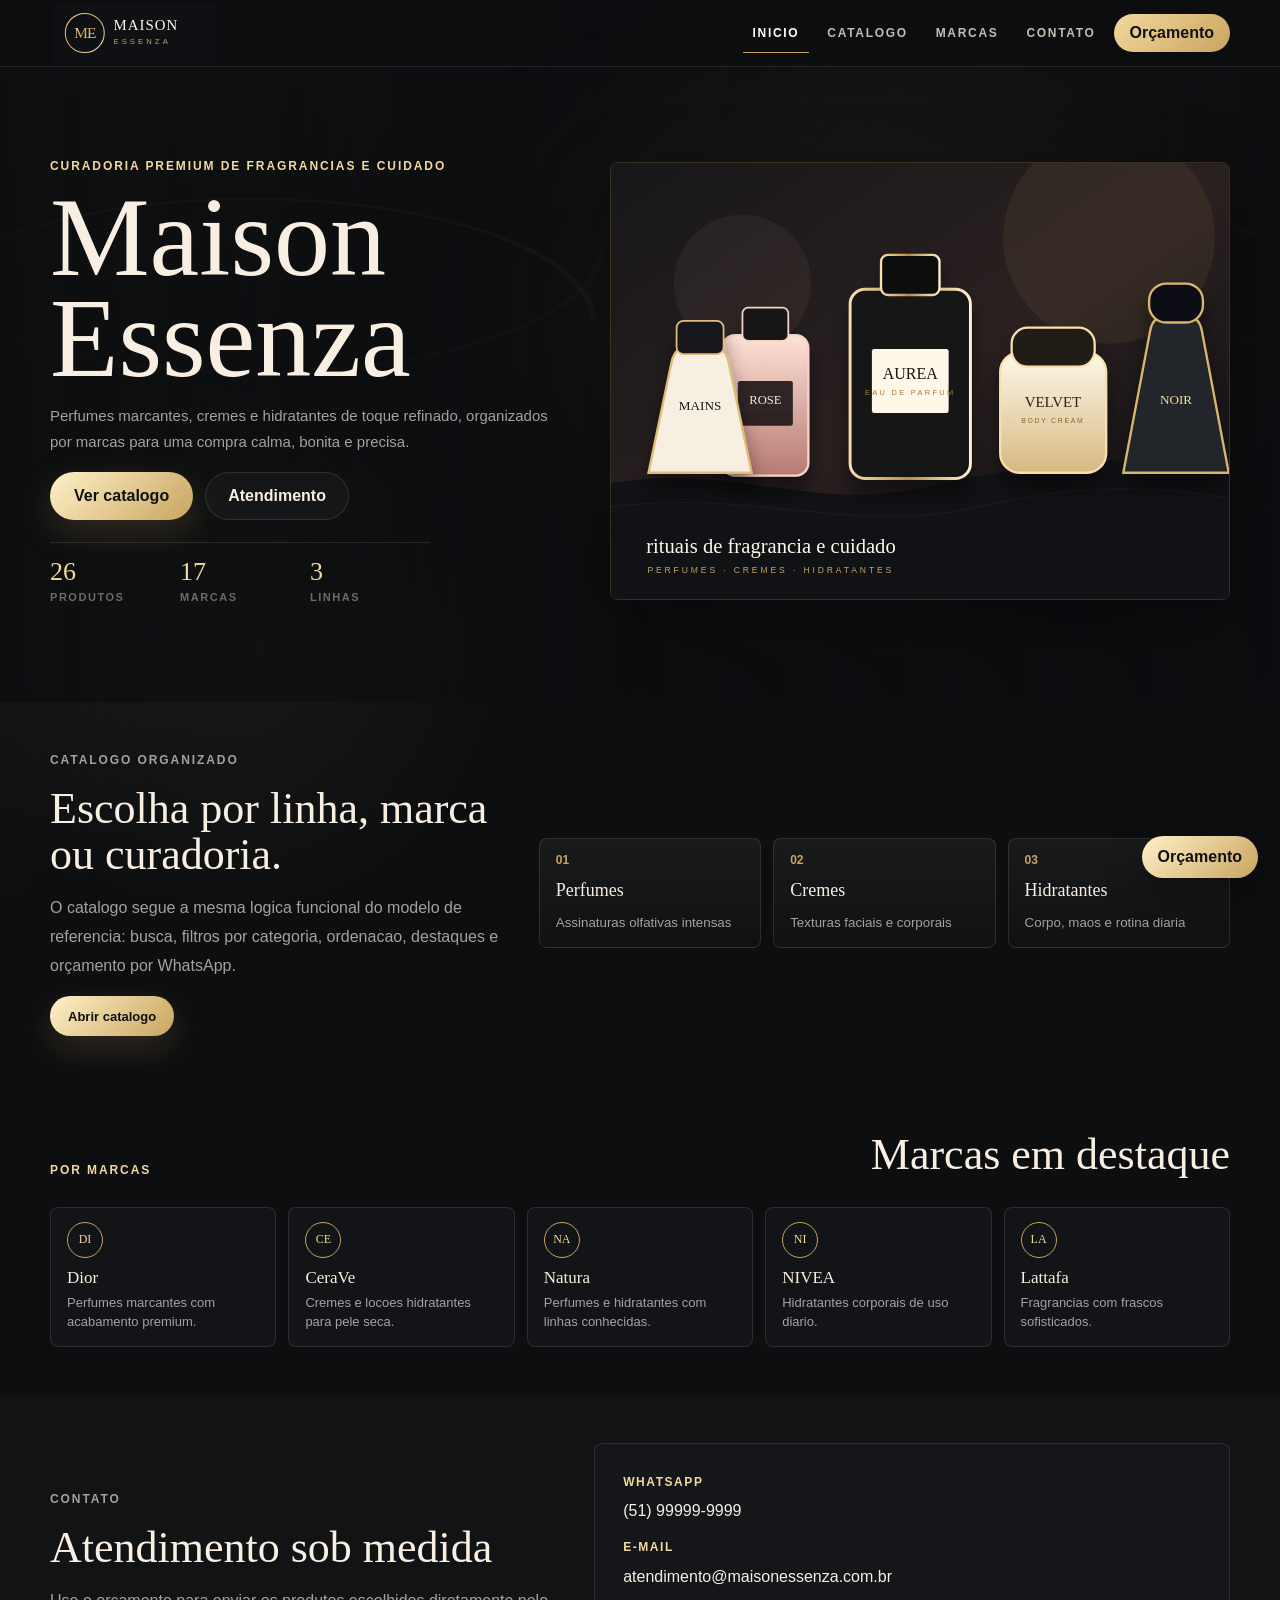
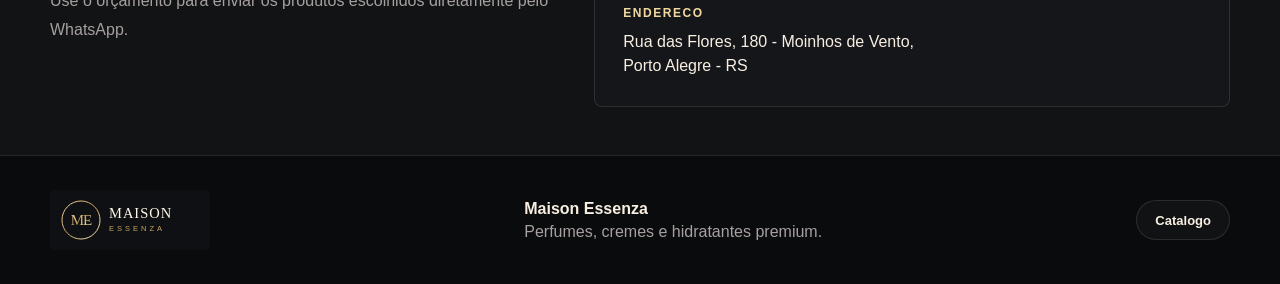
==== commit 6f7e909e: "update" ====
--- a/index.html
+++ b/index.html
@@ -4,7 +4,7 @@
   <meta charset="UTF-8">
   <meta name="viewport" content="width=device-width, initial-scale=1.0">
   <title>Maison Essenza - Perfumes e Cuidados de Luxo</title>
-  <meta name="description" content="Loja de perfumes, cremes corporais e hidratantes premium organizados por marcas.">
+  <meta name="description" content="Loja de perfumes, cremes e hidratantes premium organizados por marcas.">
   <link rel="icon" href="assets/images/logo.svg" type="image/svg+xml">
   <link rel="stylesheet" href="css/style.css">
 </head>
@@ -33,14 +33,14 @@
       <div class="hero-copy">
         <p class="eyebrow">Curadoria premium de fragrancias e cuidado</p>
         <h1>Maison Essenza</h1>
-        <p class="hero-sub">Perfumes marcantes, cremes corporais e hidratantes de toque refinado, organizados por marcas para uma compra calma, bonita e precisa.</p>
+        <p class="hero-sub">Perfumes marcantes, cremes e hidratantes de toque refinado, organizados por marcas para uma compra calma, bonita e precisa.</p>
         <div class="hero-actions">
           <a class="btn-primary" href="catalogo.html">Ver catalogo</a>
           <a class="btn-secondary" id="heroWaBtn" href="#">Atendimento</a>
         </div>
         <div class="hero-stats" aria-label="Resumo da loja">
-          <div><strong>15</strong><span>produtos</span></div>
-          <div><strong>5</strong><span>marcas</span></div>
+          <div><strong>26</strong><span>produtos</span></div>
+          <div><strong>17</strong><span>marcas</span></div>
           <div><strong>3</strong><span>linhas</span></div>
         </div>
       </div>
@@ -63,8 +63,8 @@
           <a href="catalogo.html?categoria=Perfumes" class="category-tile">
             <span>01</span><strong>Perfumes</strong><small>Assinaturas olfativas intensas</small>
           </a>
-          <a href="catalogo.html?categoria=Cremes%20corporais" class="category-tile">
-            <span>02</span><strong>Cremes corporais</strong><small>Texturas ricas e perfumadas</small>
+          <a href="catalogo.html?categoria=Cremes" class="category-tile">
+            <span>02</span><strong>Cremes</strong><small>Texturas faciais e corporais</small>
           </a>
           <a href="catalogo.html?categoria=Hidratantes" class="category-tile">
             <span>03</span><strong>Hidratantes</strong><small>Corpo, maos e rotina diaria</small>
@@ -77,14 +77,14 @@
       <div class="container">
         <div class="section-head">
           <p class="section-kicker">Por marcas</p>
-          <h2>Linhas com personalidade propria</h2>
+          <h2>Marcas em destaque</h2>
         </div>
         <div class="brands-grid">
-          <article><span>MA</span><h3>Maison Aurea</h3><p>Florais dourados, sandalo e cuidado luminoso.</p></article>
-          <article><span>VB</span><h3>Velours Blanc</h3><p>Almiscar limpo, cashmere e acabamento aveludado.</p></article>
-          <article><span>JN</span><h3>Jardin Noir</h3><p>Rosas escuras, ambar e madeiras elegantes.</p></article>
-          <article><span>LR</span><h3>Lumiere Rose</h3><p>Rosa moderna, lichia e pele suavemente iluminada.</p></article>
-          <article><span>BR</span><h3>Belle Rive</h3><p>Neroli, figo verde e frescor mediterraneo.</p></article>
+          <article><span>DI</span><h3>Dior</h3><p>Perfumes marcantes com acabamento premium.</p></article>
+          <article><span>CE</span><h3>CeraVe</h3><p>Cremes e locoes hidratantes para pele seca.</p></article>
+          <article><span>NA</span><h3>Natura</h3><p>Perfumes e hidratantes com linhas conhecidas.</p></article>
+          <article><span>NI</span><h3>NIVEA</h3><p>Hidratantes corporais de uso diario.</p></article>
+          <article><span>LA</span><h3>Lattafa</h3><p>Fragrancias com frascos sofisticados.</p></article>
         </div>
       </div>
     </section>
@@ -110,7 +110,7 @@
       <img src="assets/images/logo.svg" alt="Maison Essenza">
       <div>
         <strong>Maison Essenza</strong>
-        <span>Perfumes, cremes corporais e hidratantes premium.</span>
+        <span>Perfumes, cremes e hidratantes premium.</span>
       </div>
       <a class="btn-secondary compact" href="catalogo.html">Catalogo</a>
     </div>
--- a/css/style.css
+++ b/css/style.css
@@ -308,7 +308,7 @@
   text-transform: uppercase;
 }
 .product-art-wrap {
-  height: 220px;
+  height: 240px;
   display: grid;
   place-items: end center;
   padding: 36px 18px 16px;
@@ -319,7 +319,7 @@
 }
 /* Quando o card tem foto real */
 .product-art-wrap.has-photo {
-  background: #f0eeeb;
+  background: #f5f5f5;
   padding: 0;
   place-items: center;
 }
@@ -327,8 +327,10 @@
   width: 100%;
   height: 100%;
   object-fit: contain;
+  object-position: center;
   display: block;
-  padding: 14px 22px;
+  padding: 14px 18px;
+  box-sizing: border-box;
   transition: transform .35s ease;
 }
 .product-card:hover .product-photo {
@@ -623,6 +625,13 @@
   background:
     linear-gradient(135deg, rgba(255,255,255,.06), rgba(255,255,255,.015));
   border: 1px solid rgba(255,255,255,.08);
+}
+.cart-thumb img {
+  width: 100%;
+  height: 100%;
+  object-fit: contain;
+  padding: 6px;
+  background: #f5f5f5;
 }
 .cart-name { display: grid; gap: 4px; font-weight: 700; }
 .cart-name small { color: var(--muted); font-weight: 400; }
@@ -700,6 +709,8 @@
   .brands-grid article:last-child { grid-column: span 2; }
   .category-tile { min-height: 90px; }
   .products-grid { grid-template-columns: 1fr; }
+  .catalog-page.list-view .product-art-wrap { height: 240px; }
+  .catalog-page.list-view .product-photo { min-height: 0; height: 100%; }
   .section-head { align-items: start; flex-direction: column; }
   .footer-inner { align-items: start; flex-direction: column; }
   .fab-cart span { display: none; }
